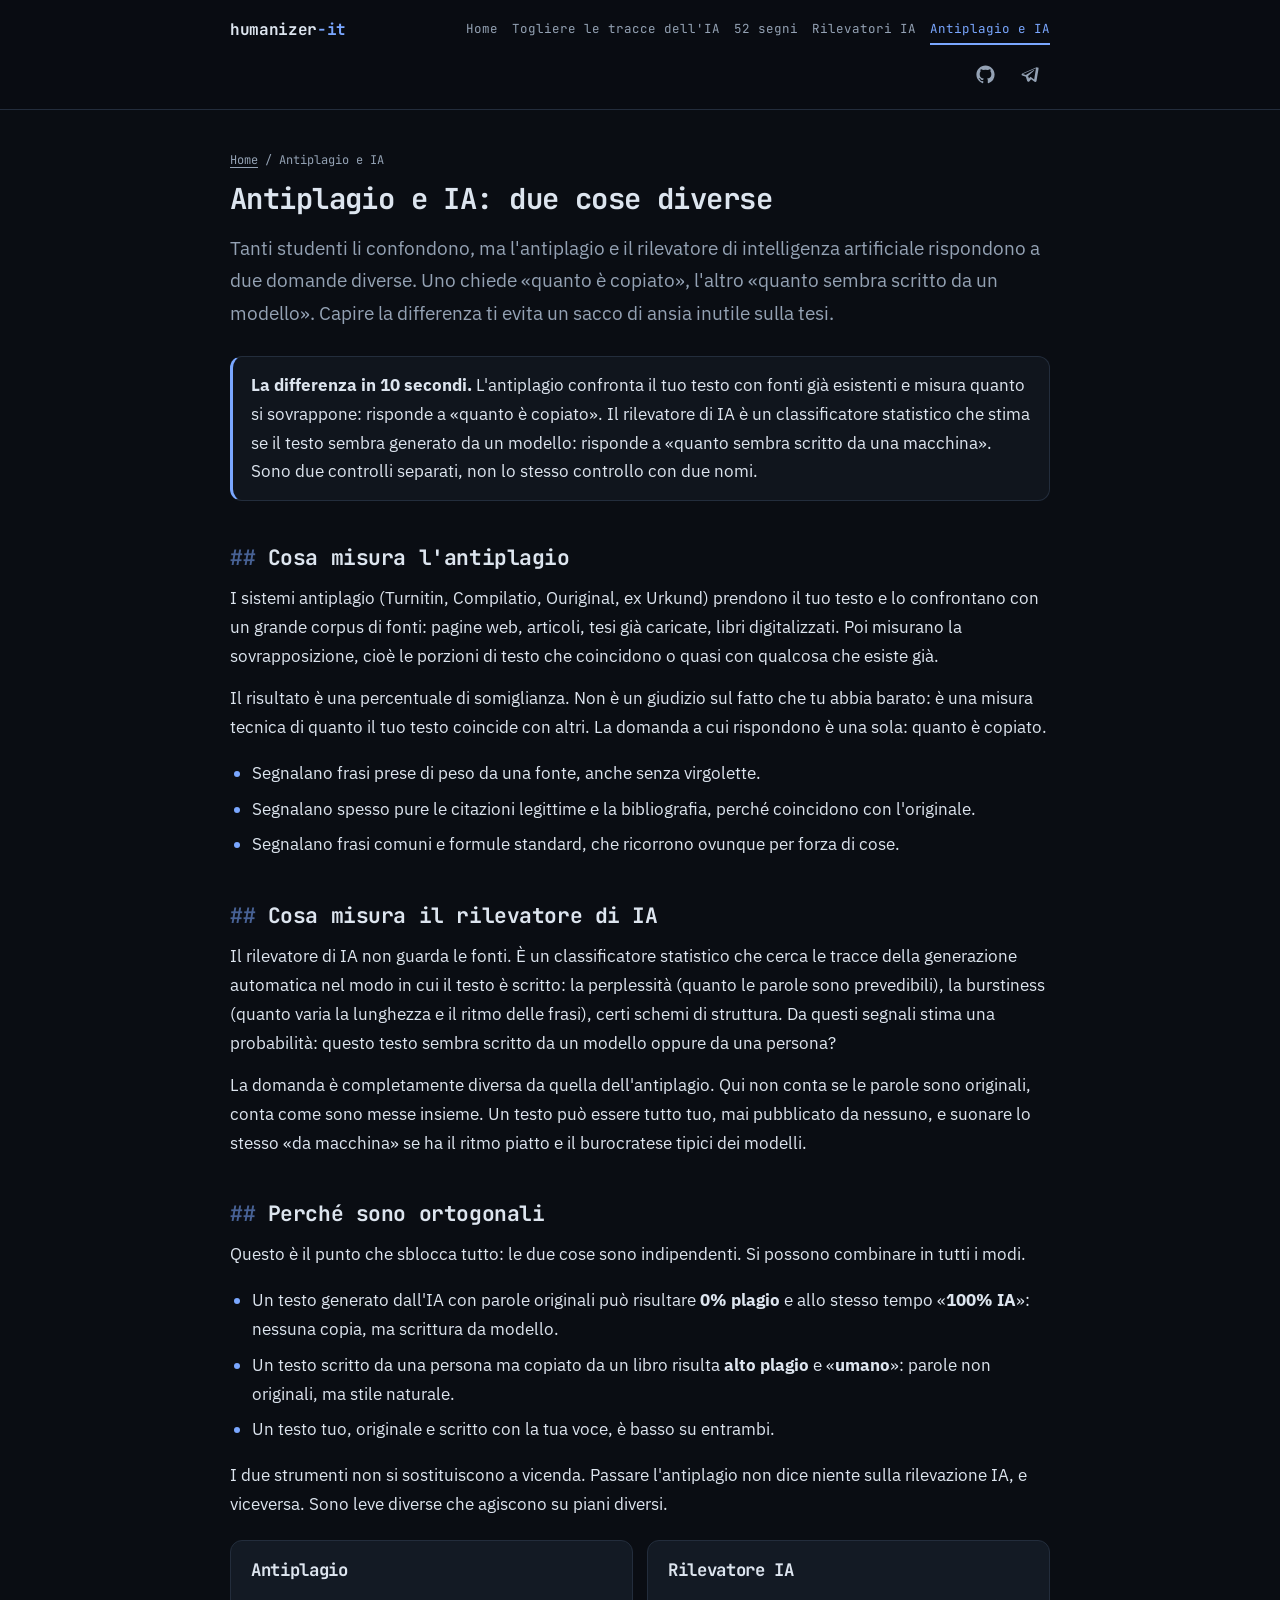
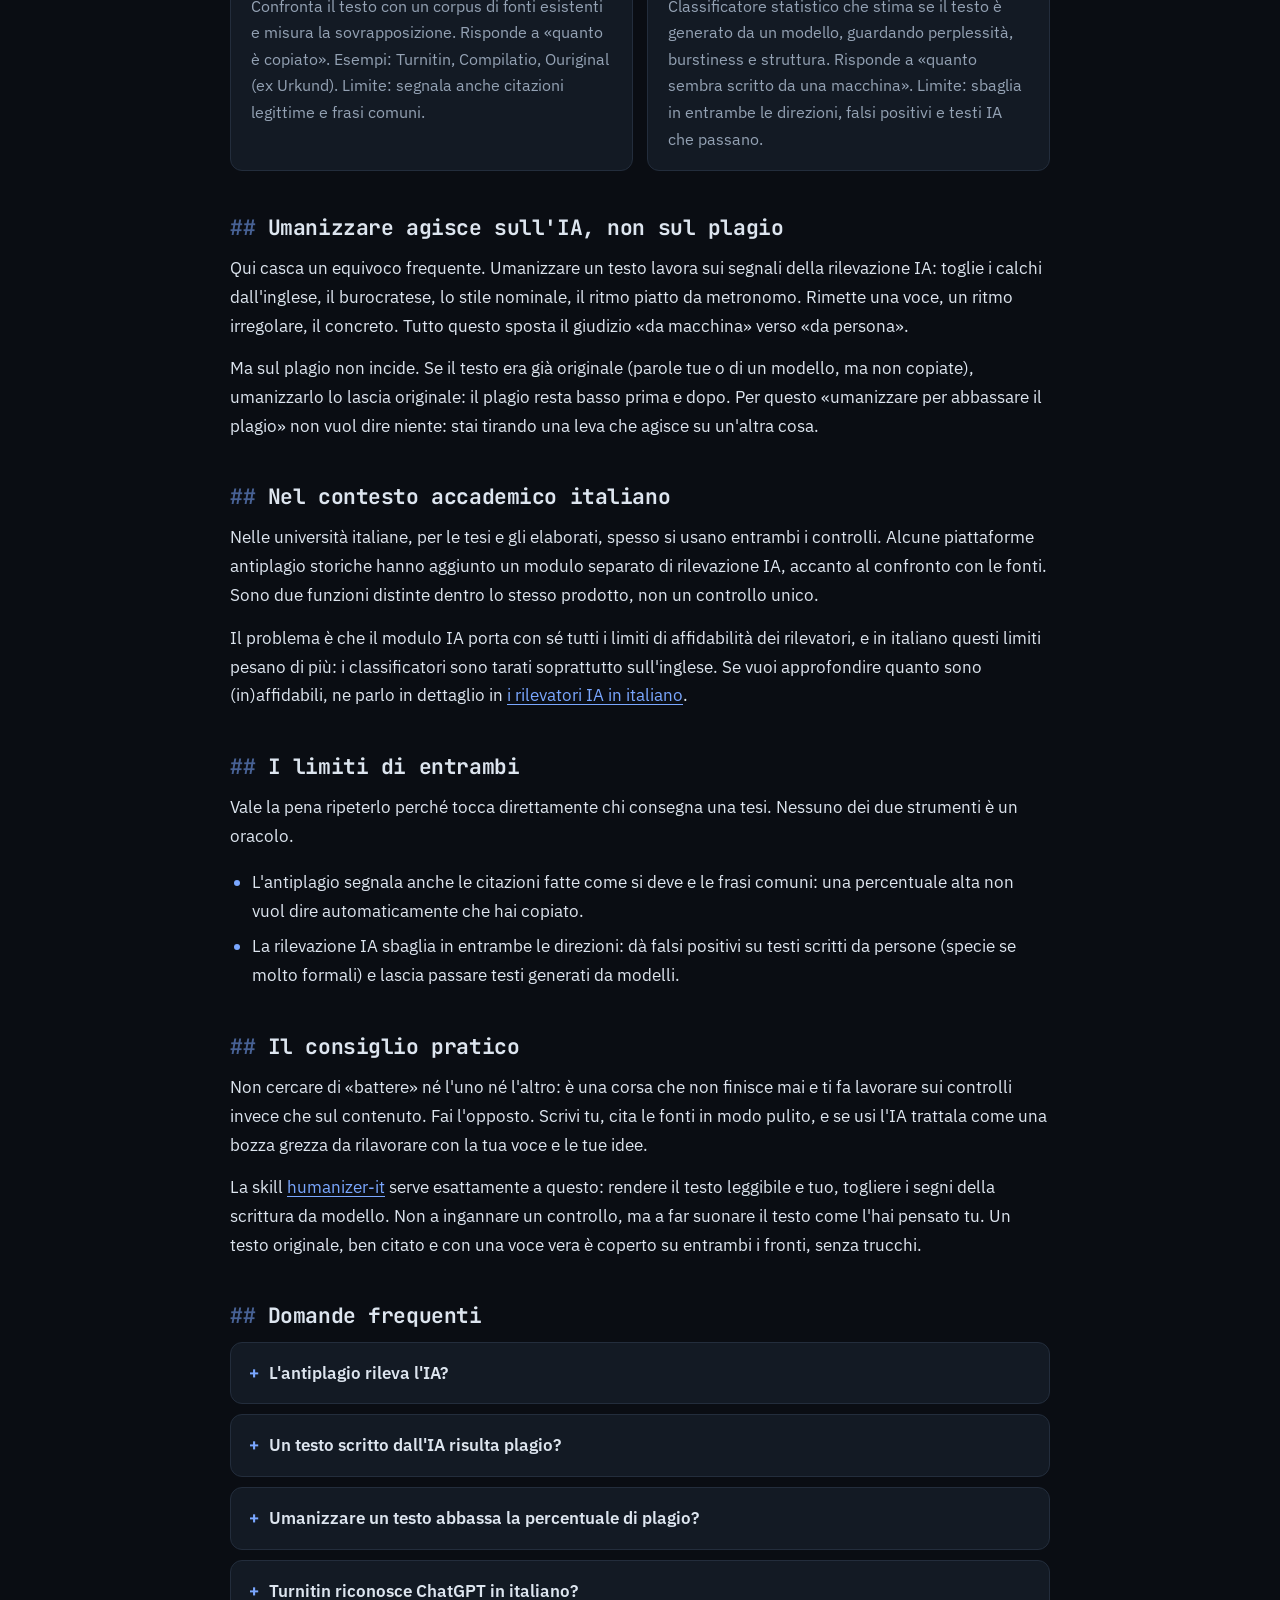
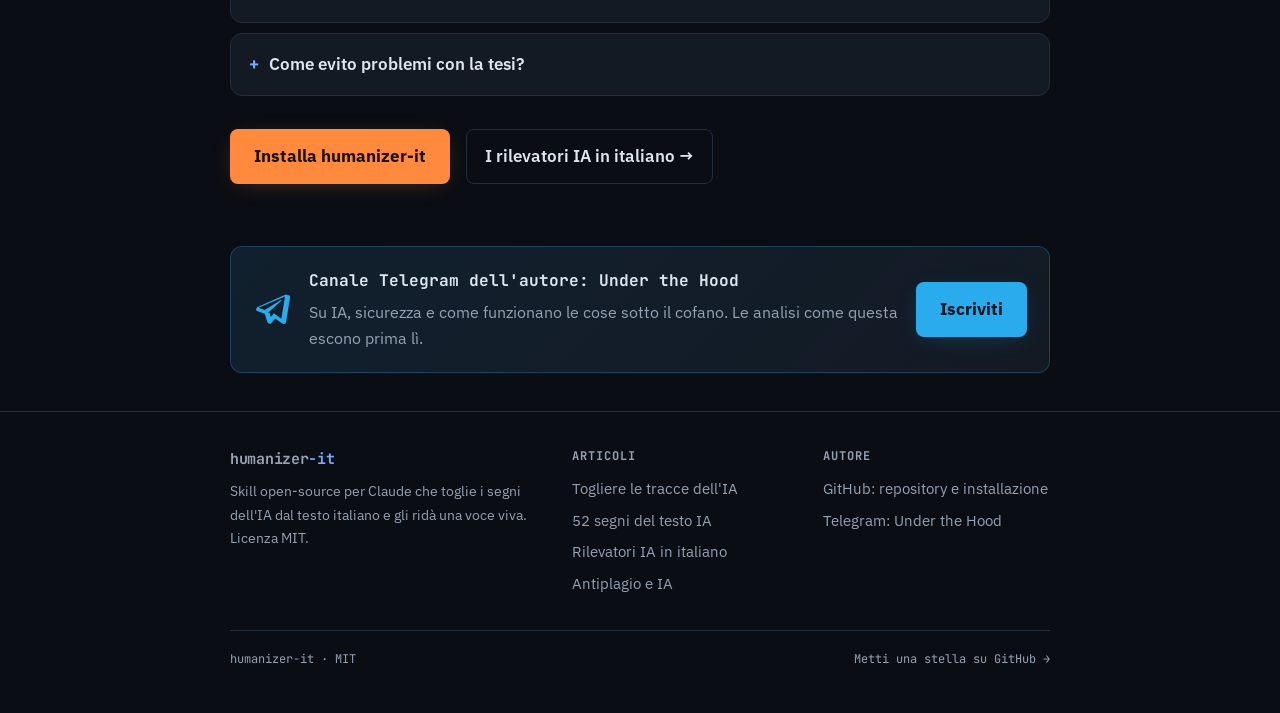
==== docs/antiplagio-vs-ia.html @ 9b9db2b0 "Initial release: humanizer-it v0.1.0 Italian opensource (MIT) fork of humanizer-ru. Removes AI trace" ====
<!DOCTYPE html>
<html lang="it">
<head>
<meta charset="utf-8">
<meta name="viewport" content="width=device-width, initial-scale=1">
<title>Antiplagio e IA: due cose diverse</title>
<meta name="description" content="Antiplagio e rilevatore di IA rispondono a due domande diverse: quanto è copiato e quanto sembra scritto da un modello. Cosa cambia per tesi ed esami.">
<meta name="keywords" content="antiplagio e intelligenza artificiale, differenza antiplagio rilevatore IA, turnitin rileva IA, plagio vs testo IA, tesi antiplagio IA">
<link rel="canonical" href="https://ilyautov.github.io/humanizer-it/antiplagio-vs-ia.html">
<meta property="og:type" content="article">
<meta property="og:title" content="Antiplagio e IA: due cose diverse">
<meta property="og:description" content="L'antiplagio misura quanto è copiato; il rilevatore di IA stima quanto sembra scritto da un modello. Sono due strumenti diversi, non intercambiabili.">
<meta property="og:url" content="https://ilyautov.github.io/humanizer-it/antiplagio-vs-ia.html">
<meta property="og:image" content="https://ilyautov.github.io/humanizer-it/social-preview.png">
<meta property="og:locale" content="it_IT">
<meta name="twitter:card" content="summary_large_image">
<meta name="twitter:title" content="Antiplagio e IA: due cose diverse">
<meta name="twitter:image" content="https://ilyautov.github.io/humanizer-it/social-preview.png">
<meta name="twitter:description" content="Antiplagio e rilevatore di IA rispondono a domande diverse. Cosa cambia per la tesi.">
<link rel="preconnect" href="https://fonts.googleapis.com">
<link rel="preconnect" href="https://fonts.gstatic.com" crossorigin>
<link rel="stylesheet" href="style.css">
<link rel="icon" type="image/png" href="icon.png">
<script type="application/ld+json">
{
  "@context": "https://schema.org",
  "@type": "TechArticle",
  "headline": "Antiplagio e IA: due cose diverse",
  "description": "L'antiplagio misura la sovrapposizione con fonti esistenti; il rilevatore di IA stima se un testo sembra generato da un modello. Due domande diverse, due strumenti diversi.",
  "inLanguage": "it",
  "mainEntityOfPage": "https://ilyautov.github.io/humanizer-it/antiplagio-vs-ia.html",
  "author": {
    "@type": "Organization",
    "name": "humanizer-it",
    "url": "https://github.com/ilyautov/humanizer-it"
  },
  "publisher": {
    "@type": "Organization",
    "name": "humanizer-it",
    "url": "https://ilyautov.github.io/humanizer-it/"
  }
}
</script>
<script type="application/ld+json">
{
  "@context": "https://schema.org",
  "@type": "BreadcrumbList",
  "itemListElement": [
    {
      "@type": "ListItem",
      "position": 1,
      "name": "Home",
      "item": "https://ilyautov.github.io/humanizer-it/"
    },
    {
      "@type": "ListItem",
      "position": 2,
      "name": "Antiplagio e IA",
      "item": "https://ilyautov.github.io/humanizer-it/antiplagio-vs-ia.html"
    }
  ]
}
</script>
<script type="application/ld+json">
{
  "@context": "https://schema.org",
  "@type": "FAQPage",
  "mainEntity": [
    {
      "@type": "Question",
      "name": "L'antiplagio rileva l'IA?",
      "acceptedAnswer": {
        "@type": "Answer",
        "text": "Sono due cose diverse. L'antiplagio confronta il testo con un corpus di fonti e misura la sovrapposizione: dice quanto è copiato, non se l'ha scritto un modello. Alcune piattaforme (per esempio Turnitin) hanno aggiunto un modulo separato di rilevazione IA, ma con tutti i limiti di affidabilità del caso, in italiano ancora di più."
      }
    },
    {
      "@type": "Question",
      "name": "Un testo scritto dall'IA risulta plagio?",
      "acceptedAnswer": {
        "@type": "Answer",
        "text": "Di solito no. Se il modello genera parole originali, l'antiplagio trova poca o nessuna sovrapposizione con le fonti esistenti, quindi il plagio risulta basso o pari a zero. Plagio e generazione IA sono questioni ortogonali: un testo può essere 0% plagio e allo stesso tempo sembrare al 100% scritto da un modello."
      }
    },
    {
      "@type": "Question",
      "name": "Umanizzare un testo abbassa la percentuale di plagio?",
      "acceptedAnswer": {
        "@type": "Answer",
        "text": "No. Umanizzare agisce sui segnali della rilevazione IA (toglie calchi, burocratese, ritmo piatto), non sulla sovrapposizione con le fonti. Se il testo è già originale resta originale anche dopo, quindi il plagio non cambia. Sono due leve diverse: umanizzare per abbassare il plagio non ha senso."
      }
    },
    {
      "@type": "Question",
      "name": "Turnitin riconosce ChatGPT in italiano?",
      "acceptedAnswer": {
        "@type": "Answer",
        "text": "Turnitin ha un modulo di rilevazione IA separato dal controllo antiplagio. La sua affidabilità è limitata e in italiano lo è ancora di più: i classificatori sono tarati soprattutto sull'inglese e sbagliano in entrambe le direzioni, con falsi positivi su testi umani e testi IA che passano."
      }
    },
    {
      "@type": "Question",
      "name": "Come evito problemi con la tesi?",
      "acceptedAnswer": {
        "@type": "Answer",
        "text": "Scrivi tu, cita le fonti in modo corretto e, se usi l'IA, trattala come una bozza da rilavorare con la tua voce. Non cercare di battere né l'antiplagio né il rilevatore IA: punta su un testo originale, ben citato e davvero tuo. Così sei coperto su entrambi i fronti."
      }
    }
  ]
}
</script>
</head>
<body>

<header class="site-header">
  <div class="wrap">
    <a class="brand" href="index.html">humanizer<span>-it</span></a>
    <nav class="site-nav" aria-label="Menu principale">
      <a href="index.html">Home</a>
      <a href="togliere-tracce-ia.html">Togliere le tracce dell'IA</a>
      <a href="segni-testo-ia.html">52 segni</a>
      <a href="rilevatori-ia-italiano.html">Rilevatori IA</a>
      <a href="antiplagio-vs-ia.html" aria-current="page">Antiplagio e IA</a>
    </nav>
    <div class="head-icons">
      <a href="https://github.com/ilyautov/humanizer-it" aria-label="Repository GitHub di humanizer-it">
        <svg viewBox="0 0 24 24" fill="currentColor" aria-hidden="true"><path d="M12 .5C5.65.5.5 5.65.5 12c0 5.08 3.29 9.39 7.86 10.91.58.11.79-.25.79-.55 0-.27-.01-1.17-.02-2.12-3.2.7-3.87-1.36-3.87-1.36-.52-1.33-1.28-1.68-1.28-1.68-1.04-.71.08-.7.08-.7 1.15.08 1.76 1.19 1.76 1.19 1.03 1.76 2.69 1.25 3.35.96.1-.75.4-1.25.73-1.54-2.55-.29-5.23-1.28-5.23-5.68 0-1.26.45-2.28 1.19-3.09-.12-.29-.52-1.46.11-3.05 0 0 .97-.31 3.17 1.18a11 11 0 0 1 5.78 0c2.2-1.49 3.16-1.18 3.16-1.18.63 1.59.24 2.76.12 3.05.74.81 1.18 1.83 1.18 3.09 0 4.41-2.69 5.38-5.25 5.67.41.35.78 1.05.78 2.12 0 1.53-.01 2.76-.01 3.14 0 .3.2.66.8.55A11.5 11.5 0 0 0 23.5 12C23.5 5.65 18.35.5 12 .5Z"/></svg>
      </a>
      <a href="https://t.me/gorilla_under_hood" aria-label="Canale Telegram dell'autore, Under the Hood">
        <svg viewBox="0 0 24 24" fill="currentColor" aria-hidden="true"><path d="M21.94 3.27a1.5 1.5 0 0 0-1.62-.22L2.9 10.66c-1.22.54-1.16 2.3.1 2.74l4.4 1.54 1.7 5.32c.36 1.12 1.78 1.4 2.54.51l2.4-2.8 4.43 3.25c.9.66 2.18.17 2.4-.92l2.52-15.4a1.5 1.5 0 0 0-.45-1.63ZM9.5 14.4l8.4-7.6c.27-.24-.06-.65-.37-.46L7.4 12.6l-3.9-1.36 16.7-7.13-2.3 14.1-4.7-3.46-1.96 2.28-.74-2.63Z"/></svg>
      </a>
    </div>
  </div>
</header>

<main>
<div class="wrap">

  <nav class="crumbs" aria-label="Breadcrumb"><a href="index.html">Home</a> / Antiplagio e IA</nav>

  <h1>Antiplagio e IA: due cose diverse</h1>
  <p class="lede">Tanti studenti li confondono, ma l'antiplagio e il rilevatore di intelligenza artificiale rispondono a due domande diverse. Uno chiede «quanto è copiato», l'altro «quanto sembra scritto da un modello». Capire la differenza ti evita un sacco di ansia inutile sulla tesi.</p>

  <div class="callout">
    <strong>La differenza in 10 secondi.</strong> L'antiplagio confronta il tuo testo con fonti già esistenti e misura quanto si sovrappone: risponde a «quanto è copiato». Il rilevatore di IA è un classificatore statistico che stima se il testo sembra generato da un modello: risponde a «quanto sembra scritto da una macchina». Sono due controlli separati, non lo stesso controllo con due nomi.
  </div>

  <h2>Cosa misura l'antiplagio</h2>
  <p>I sistemi antiplagio (Turnitin, Compilatio, Ouriginal, ex Urkund) prendono il tuo testo e lo confrontano con un grande corpus di fonti: pagine web, articoli, tesi già caricate, libri digitalizzati. Poi misurano la sovrapposizione, cioè le porzioni di testo che coincidono o quasi con qualcosa che esiste già.</p>
  <p>Il risultato è una percentuale di somiglianza. Non è un giudizio sul fatto che tu abbia barato: è una misura tecnica di quanto il tuo testo coincide con altri. La domanda a cui rispondono è una sola: quanto è copiato.</p>
  <ul>
    <li>Segnalano frasi prese di peso da una fonte, anche senza virgolette.</li>
    <li>Segnalano spesso pure le citazioni legittime e la bibliografia, perché coincidono con l'originale.</li>
    <li>Segnalano frasi comuni e formule standard, che ricorrono ovunque per forza di cose.</li>
  </ul>

  <h2>Cosa misura il rilevatore di IA</h2>
  <p>Il rilevatore di IA non guarda le fonti. È un classificatore statistico che cerca le tracce della generazione automatica nel modo in cui il testo è scritto: la perplessità (quanto le parole sono prevedibili), la burstiness (quanto varia la lunghezza e il ritmo delle frasi), certi schemi di struttura. Da questi segnali stima una probabilità: questo testo sembra scritto da un modello oppure da una persona?</p>
  <p>La domanda è completamente diversa da quella dell'antiplagio. Qui non conta se le parole sono originali, conta come sono messe insieme. Un testo può essere tutto tuo, mai pubblicato da nessuno, e suonare lo stesso «da macchina» se ha il ritmo piatto e il burocratese tipici dei modelli.</p>

  <h2>Perché sono ortogonali</h2>
  <p>Questo è il punto che sblocca tutto: le due cose sono indipendenti. Si possono combinare in tutti i modi.</p>
  <ul>
    <li>Un testo generato dall'IA con parole originali può risultare <strong>0% plagio</strong> e allo stesso tempo «<strong>100% IA</strong>»: nessuna copia, ma scrittura da modello.</li>
    <li>Un testo scritto da una persona ma copiato da un libro risulta <strong>alto plagio</strong> e «<strong>umano</strong>»: parole non originali, ma stile naturale.</li>
    <li>Un testo tuo, originale e scritto con la tua voce, è basso su entrambi.</li>
  </ul>
  <p>I due strumenti non si sostituiscono a vicenda. Passare l'antiplagio non dice niente sulla rilevazione IA, e viceversa. Sono leve diverse che agiscono su piani diversi.</p>

  <div class="cards">
    <div class="card">
      <h3>Antiplagio</h3>
      <p>Confronta il testo con un corpus di fonti esistenti e misura la sovrapposizione. Risponde a «quanto è copiato». Esempi: Turnitin, Compilatio, Ouriginal (ex Urkund). Limite: segnala anche citazioni legittime e frasi comuni.</p>
    </div>
    <div class="card">
      <h3>Rilevatore IA</h3>
      <p>Classificatore statistico che stima se il testo è generato da un modello, guardando perplessità, burstiness e struttura. Risponde a «quanto sembra scritto da una macchina». Limite: sbaglia in entrambe le direzioni, falsi positivi e testi IA che passano.</p>
    </div>
  </div>

  <h2>Umanizzare agisce sull'IA, non sul plagio</h2>
  <p>Qui casca un equivoco frequente. Umanizzare un testo lavora sui segnali della rilevazione IA: toglie i calchi dall'inglese, il burocratese, lo stile nominale, il ritmo piatto da metronomo. Rimette una voce, un ritmo irregolare, il concreto. Tutto questo sposta il giudizio «da macchina» verso «da persona».</p>
  <p>Ma sul plagio non incide. Se il testo era già originale (parole tue o di un modello, ma non copiate), umanizzarlo lo lascia originale: il plagio resta basso prima e dopo. Per questo «umanizzare per abbassare il plagio» non vuol dire niente: stai tirando una leva che agisce su un'altra cosa.</p>

  <h2>Nel contesto accademico italiano</h2>
  <p>Nelle università italiane, per le tesi e gli elaborati, spesso si usano entrambi i controlli. Alcune piattaforme antiplagio storiche hanno aggiunto un modulo separato di rilevazione IA, accanto al confronto con le fonti. Sono due funzioni distinte dentro lo stesso prodotto, non un controllo unico.</p>
  <p>Il problema è che il modulo IA porta con sé tutti i limiti di affidabilità dei rilevatori, e in italiano questi limiti pesano di più: i classificatori sono tarati soprattutto sull'inglese. Se vuoi approfondire quanto sono (in)affidabili, ne parlo in dettaglio in <a href="rilevatori-ia-italiano.html">i rilevatori IA in italiano</a>.</p>

  <h2>I limiti di entrambi</h2>
  <p>Vale la pena ripeterlo perché tocca direttamente chi consegna una tesi. Nessuno dei due strumenti è un oracolo.</p>
  <ul>
    <li>L'antiplagio segnala anche le citazioni fatte come si deve e le frasi comuni: una percentuale alta non vuol dire automaticamente che hai copiato.</li>
    <li>La rilevazione IA sbaglia in entrambe le direzioni: dà falsi positivi su testi scritti da persone (specie se molto formali) e lascia passare testi generati da modelli.</li>
  </ul>

  <h2>Il consiglio pratico</h2>
  <p>Non cercare di «battere» né l'uno né l'altro: è una corsa che non finisce mai e ti fa lavorare sui controlli invece che sul contenuto. Fai l'opposto. Scrivi tu, cita le fonti in modo pulito, e se usi l'IA trattala come una bozza grezza da rilavorare con la tua voce e le tue idee.</p>
  <p>La skill <a href="index.html">humanizer-it</a> serve esattamente a questo: rendere il testo leggibile e tuo, togliere i segni della scrittura da modello. Non a ingannare un controllo, ma a far suonare il testo come l'hai pensato tu. Un testo originale, ben citato e con una voce vera è coperto su entrambi i fronti, senza trucchi.</p>

  <h2>Domande frequenti</h2>
  <div class="faq">
    <details>
      <summary>L'antiplagio rileva l'IA?</summary>
      <p>Sono due cose diverse. L'antiplagio confronta il testo con un corpus di fonti e misura la sovrapposizione: dice quanto è copiato, non se l'ha scritto un modello. Alcune piattaforme (per esempio Turnitin) hanno aggiunto un modulo separato di rilevazione IA, ma con tutti i limiti di affidabilità del caso, in italiano ancora di più.</p>
    </details>
    <details>
      <summary>Un testo scritto dall'IA risulta plagio?</summary>
      <p>Di solito no. Se il modello genera parole originali, l'antiplagio trova poca o nessuna sovrapposizione con le fonti esistenti, quindi il plagio risulta basso o pari a zero. Plagio e generazione IA sono questioni ortogonali: un testo può essere 0% plagio e allo stesso tempo sembrare al 100% scritto da un modello.</p>
    </details>
    <details>
      <summary>Umanizzare un testo abbassa la percentuale di plagio?</summary>
      <p>No. Umanizzare agisce sui segnali della rilevazione IA (toglie calchi, burocratese, ritmo piatto), non sulla sovrapposizione con le fonti. Se il testo è già originale resta originale anche dopo, quindi il plagio non cambia. Sono due leve diverse: umanizzare per abbassare il plagio non ha senso.</p>
    </details>
    <details>
      <summary>Turnitin riconosce ChatGPT in italiano?</summary>
      <p>Turnitin ha un modulo di rilevazione IA separato dal controllo antiplagio. La sua affidabilità è limitata e in italiano lo è ancora di più: i classificatori sono tarati soprattutto sull'inglese e sbagliano in entrambe le direzioni, con falsi positivi su testi umani e testi IA che passano. Vedi <a href="rilevatori-ia-italiano.html">i rilevatori IA in italiano</a>.</p>
    </details>
    <details>
      <summary>Come evito problemi con la tesi?</summary>
      <p>Scrivi tu, cita le fonti in modo corretto e, se usi l'IA, trattala come una bozza da rilavorare con la tua voce. Non cercare di battere né l'antiplagio né il rilevatore IA: punta su un testo originale, ben citato e davvero tuo. Così sei coperto su entrambi i fronti.</p>
    </details>
  </div>

  <div class="cta-row">
    <a class="cta" href="https://github.com/ilyautov/humanizer-it">Installa humanizer-it</a>
    <a class="cta-secondary" href="rilevatori-ia-italiano.html">I rilevatori IA in italiano →</a>
  </div>

  <section class="tg-banner">
    <div class="tg-card">
      <svg viewBox="0 0 24 24" fill="currentColor" aria-hidden="true"><path d="M21.94 3.27a1.5 1.5 0 0 0-1.62-.22L2.9 10.66c-1.22.54-1.16 2.3.1 2.74l4.4 1.54 1.7 5.32c.36 1.12 1.78 1.4 2.54.51l2.4-2.8 4.43 3.25c.9.66 2.18.17 2.4-.92l2.52-15.4a1.5 1.5 0 0 0-.45-1.63ZM9.5 14.4l8.4-7.6c.27-.24-.06-.65-.37-.46L7.4 12.6l-3.9-1.36 16.7-7.13-2.3 14.1-4.7-3.46-1.96 2.28-.74-2.63Z"/></svg>
      <div class="tg-text">
        <strong>Canale Telegram dell'autore: Under the Hood</strong>
        <p>Su IA, sicurezza e come funzionano le cose sotto il cofano. Le analisi come questa escono prima lì.</p>
      </div>
      <a class="cta cta-tg" href="https://t.me/gorilla_under_hood">Iscriviti</a>
    </div>
  </section>

</div>
</main>

<footer class="site-footer">
  <div class="wrap">
    <div class="foot-grid">
      <div>
        <a class="brand" href="index.html">humanizer<span>-it</span></a>
        <p>Skill open-source per Claude che toglie i segni dell'IA dal testo italiano e gli ridà una voce viva. Licenza MIT.</p>
      </div>
      <div>
        <h4>Articoli</h4>
        <ul>
          <li><a href="togliere-tracce-ia.html">Togliere le tracce dell'IA</a></li>
          <li><a href="segni-testo-ia.html">52 segni del testo IA</a></li>
          <li><a href="rilevatori-ia-italiano.html">Rilevatori IA in italiano</a></li>
          <li><a href="antiplagio-vs-ia.html">Antiplagio e IA</a></li>
        </ul>
      </div>
      <div>
        <h4>Autore</h4>
        <ul>
          <li><a href="https://github.com/ilyautov/humanizer-it">GitHub: repository e installazione</a></li>
          <li><a href="https://t.me/gorilla_under_hood">Telegram: Under the Hood</a></li>
        </ul>
      </div>
    </div>
    <div class="foot-bottom">
      <span>humanizer-it · MIT</span>
      <a class="foot-cta" href="https://github.com/ilyautov/humanizer-it">Metti una stella su GitHub →</a>
    </div>
  </div>
</footer>

</body>
</html>
---- docs/style.css ----
/* humanizer-it — site styles. Dark dev edition: JetBrains Mono + IBM Plex Sans.
   No frameworks. Design system: dark OLED, blue accent, orange CTA. */

@import url('https://fonts.googleapis.com/css2?family=IBM+Plex+Sans:wght@400;500;600;700&family=JetBrains+Mono:wght@400;500;600;700&display=swap');

:root {
  --bg: #0a0d13;
  --bg-soft: #10151d;
  --bg-card: #131a24;
  --border: #232d3c;
  --border-strong: #32405466;
  --text: #dde5ef;
  --text-dim: #94a2b4;
  --accent: #7aa7ff;
  --accent-dim: #7aa7ff22;
  --cta: #ff8a3d;
  --cta-text: #1d1006;
  --good: #4ade80;
  --bad: #f87171;
  --warn: #fbbf24;
  --tg: #2aabee;
  --maxw: 860px;
  --radius: 12px;
  --radius-sm: 8px;
  --mono: "JetBrains Mono", ui-monospace, SFMono-Regular, Menlo, Consolas, monospace;
  --sans: "IBM Plex Sans", -apple-system, BlinkMacSystemFont, "Segoe UI", Roboto, Arial, sans-serif;
}

* { box-sizing: border-box; }

html { scroll-behavior: smooth; }

body {
  margin: 0;
  background: var(--bg);
  color: var(--text);
  font-family: var(--sans);
  font-size: 17px;
  line-height: 1.7;
  -webkit-font-smoothing: antialiased;
}

.wrap { max-width: var(--maxw); margin: 0 auto; padding: 0 20px; }

::selection { background: var(--accent); color: #0b1220; }

a { color: var(--accent); text-underline-offset: 3px; }
a:hover { text-decoration: underline; }

:focus-visible {
  outline: 2px solid var(--accent);
  outline-offset: 3px;
  border-radius: 3px;
}

/* Header / nav */
.site-header {
  position: sticky;
  top: 0;
  z-index: 100;
  background: rgba(10, 13, 19, 0.88);
  backdrop-filter: blur(10px);
  -webkit-backdrop-filter: blur(10px);
  border-bottom: 1px solid var(--border);
}
.site-header .wrap {
  display: flex;
  flex-wrap: wrap;
  align-items: center;
  gap: 8px 18px;
  padding-top: 14px;
  padding-bottom: 14px;
}
.brand {
  font-family: var(--mono);
  font-weight: 700;
  color: var(--text);
  text-decoration: none;
  font-size: 16px;
  margin-right: auto;
  white-space: nowrap;
  letter-spacing: -0.02em;
}
.brand span { color: var(--accent); }
.brand:hover { text-decoration: none; }
.site-nav { display: flex; flex-wrap: wrap; gap: 4px 14px; }
.site-nav a {
  font-family: var(--mono);
  color: var(--text-dim);
  text-decoration: none;
  font-size: 12.5px;
  padding: 4px 0;
  border-bottom: 2px solid transparent;
  transition: color 0.2s ease;
}
.site-nav a:hover { color: var(--text); text-decoration: none; }
.site-nav a[aria-current="page"] { color: var(--accent); border-bottom-color: var(--accent); }
.head-icons { display: flex; gap: 2px; align-items: center; margin-left: auto; }
.head-icons a {
  display: inline-flex;
  align-items: center;
  justify-content: center;
  width: 42px;
  height: 42px;
  border-radius: var(--radius-sm);
  color: var(--text-dim);
  transition: color 0.2s ease, background 0.2s ease;
}
.head-icons a:hover { color: var(--text); background: var(--bg-card); }
.head-icons svg { width: 19px; height: 19px; }

/* Content */
main { padding: 40px 0 10px; }

h1, h2, h3 {
  font-family: var(--mono);
  letter-spacing: -0.02em;
  line-height: 1.25;
}
h1 { font-size: 1.7em; margin: 0.2em 0 0.5em; }
h2 { font-size: 1.25em; margin: 2em 0 0.6em; }
h3 { font-size: 1.02em; margin: 1.4em 0 0.4em; }

h2::before { content: "## "; color: var(--accent); opacity: 0.55; }

p { margin: 0.8em 0; }

.lede {
  font-size: 1.12em;
  color: var(--text-dim);
  margin-bottom: 1.4em;
  max-width: 44em;
}

ul, ol { padding-left: 1.3em; }
li { margin: 0.4em 0; }
li::marker { color: var(--accent); }

code {
  background: var(--bg-soft);
  border: 1px solid var(--border);
  border-radius: 5px;
  padding: 1px 6px;
  font-size: 0.86em;
  font-family: var(--mono);
}
pre {
  background: var(--bg-soft);
  border: 1px solid var(--border);
  border-radius: var(--radius);
  padding: 14px 16px;
  overflow-x: auto;
  font-size: 0.85em;
  line-height: 1.55;
  font-family: var(--mono);
}
pre code { background: none; border: none; padding: 0; }

/* Hero (landing) */
.hero { padding-top: 8px; }
.eyebrow {
  display: flex;
  flex-wrap: wrap;
  gap: 8px;
  margin: 0 0 18px;
  padding: 0;
  list-style: none;
}
.eyebrow li {
  font-family: var(--mono);
  font-size: 12px;
  color: var(--text-dim);
  border: 1px solid var(--border);
  background: var(--bg-soft);
  border-radius: 99px;
  padding: 3px 12px;
  margin: 0;
}
.eyebrow li.hot { color: var(--accent); border-color: var(--accent-dim); background: var(--accent-dim); }
.hero h1 { font-size: 1.85em; }

.stats {
  display: grid;
  grid-template-columns: repeat(4, 1fr);
  gap: 12px;
  margin: 1.6em 0;
}
.stat {
  background: var(--bg-card);
  border: 1px solid var(--border);
  border-radius: var(--radius);
  padding: 14px 16px;
}
.stat b {
  display: block;
  font-family: var(--mono);
  font-size: 1.5em;
  color: var(--accent);
  line-height: 1.2;
}
.stat span { font-size: 0.82em; color: var(--text-dim); }

/* Terminal demo */
.term {
  background: #0c1018;
  border: 1px solid var(--border);
  border-radius: var(--radius);
  margin: 1.6em 0;
  overflow: hidden;
  box-shadow: 0 12px 40px -18px rgba(0, 0, 0, 0.8);
}
.term-bar {
  display: flex;
  align-items: center;
  gap: 7px;
  padding: 10px 14px;
  background: var(--bg-soft);
  border-bottom: 1px solid var(--border);
}
.term-bar span {
  width: 11px;
  height: 11px;
  border-radius: 50%;
  background: var(--border);
}
.term-bar span:nth-child(1) { background: #f87171aa; }
.term-bar span:nth-child(2) { background: #fbbf24aa; }
.term-bar span:nth-child(3) { background: #4ade80aa; }
.term-bar em {
  font-family: var(--mono);
  font-style: normal;
  font-size: 12px;
  color: var(--text-dim);
  margin-left: 8px;
}
.term-body {
  margin: 0;
  border: none;
  border-radius: 0;
  background: none;
  padding: 16px 18px;
  font-size: 0.82em;
}
.term-body .tn { color: var(--text-dim); }
.term-body .tb { color: var(--bad); }
.term-body .tw { color: var(--warn); }
.term-body .tg { color: var(--good); }
.term-body .ta { color: var(--accent); }

/* Breadcrumbs */
.crumbs { font-family: var(--mono); font-size: 12px; color: var(--text-dim); margin-bottom: 10px; }
.crumbs a { color: var(--text-dim); }
.crumbs a:hover { color: var(--accent); }

/* Cards */
.cards { display: grid; gap: 14px; grid-template-columns: 1fr 1fr; margin: 1.2em 0; }
.card {
  background: var(--bg-card);
  border: 1px solid var(--border);
  border-radius: var(--radius);
  padding: 18px 20px;
  transition: border-color 0.2s ease, transform 0.2s ease;
}
.card:hover { border-color: var(--accent); transform: translateY(-2px); }
.card h3 { margin-top: 0; }
.card h3 a { color: var(--text); text-decoration: none; }
.card h3 a:hover { color: var(--accent); }
.card p { color: var(--text-dim); font-size: 0.92em; margin-bottom: 0; }
.card a { font-weight: 600; }

/* Before / after, like a git diff */
.ba { display: grid; gap: 14px; grid-template-columns: 1fr 1fr; margin: 1em 0; }
.ba .col {
  border: 1px solid var(--border);
  border-radius: var(--radius);
  padding: 14px 16px;
  background: var(--bg-soft);
}
.ba .before { border-left: 3px solid var(--bad); background: #f8717108; }
.ba .after { border-left: 3px solid var(--good); background: #4ade8008; }
.ba .tag {
  font-family: var(--mono);
  font-size: 11px;
  text-transform: uppercase;
  letter-spacing: 0.08em;
  color: var(--text-dim);
  margin-bottom: 8px;
}
.ba .before .tag { color: var(--bad); }
.ba .before .tag::before { content: "− "; }
.ba .after .tag { color: var(--good); }
.ba .after .tag::before { content: "+ "; }
.ba p { margin: 0; font-size: 0.94em; }

/* Callout blocks */
.callout {
  border: 1px solid var(--border);
  border-left: 3px solid var(--accent);
  background: var(--bg-soft);
  border-radius: var(--radius);
  padding: 14px 18px;
  margin: 1.2em 0;
}
.callout.warn { border-left-color: var(--warn); }
.callout.data { border-left-color: var(--good); }
.callout strong { color: var(--text); }

/* CTA */
.cta {
  display: inline-block;
  background: var(--cta);
  color: var(--cta-text);
  font-weight: 700;
  text-decoration: none;
  padding: 13px 24px;
  border-radius: var(--radius-sm);
  margin: 6px 12px 6px 0;
  cursor: pointer;
  transition: transform 0.15s ease, box-shadow 0.2s ease;
  box-shadow: 0 4px 24px -8px #ff8a3d55;
}
.cta:hover {
  text-decoration: none;
  transform: translateY(-1px);
  box-shadow: 0 8px 28px -8px #ff8a3d77;
}
.cta:active { transform: translateY(0); }
.cta-row { margin: 1.6em 0; }
.cta-secondary {
  display: inline-block;
  color: var(--text);
  text-decoration: none;
  padding: 12px 18px;
  font-weight: 600;
  border: 1px solid var(--border);
  border-radius: var(--radius-sm);
  transition: border-color 0.2s ease, color 0.2s ease;
}
.cta-secondary:hover { border-color: var(--accent); color: var(--accent); text-decoration: none; }

/* Tables */
.table-wrap { overflow-x: auto; margin: 1.2em 0; border: 1px solid var(--border); border-radius: var(--radius); }
table { border-collapse: collapse; width: 100%; font-size: 0.92em; }
th, td { border-bottom: 1px solid var(--border); padding: 10px 14px; text-align: left; vertical-align: top; }
th {
  background: var(--bg-soft);
  font-family: var(--mono);
  font-size: 0.85em;
  letter-spacing: 0.02em;
}
tr:last-child td { border-bottom: none; }

/* FAQ */
.faq details {
  border: 1px solid var(--border);
  border-radius: var(--radius);
  padding: 4px 18px;
  margin: 10px 0;
  background: var(--bg-card);
  transition: border-color 0.2s ease;
}
.faq details:hover { border-color: var(--border-strong); }
.faq details[open] { border-color: var(--accent); }
.faq summary {
  cursor: pointer;
  font-weight: 600;
  padding: 12px 0;
  list-style: none;
}
.faq summary::-webkit-details-marker { display: none; }
.faq summary::before { content: "+ "; color: var(--accent); font-family: var(--mono); font-weight: 700; }
.faq details[open] summary::before { content: "− "; }
.faq details[open] summary { border-bottom: 1px solid var(--border); }
.faq p { color: var(--text-dim); }

/* Marker list */
.signs { margin: 1em 0; }
.signs .group { margin: 1.4em 0; }
.signs .group h3 { margin-bottom: 0.3em; }
.signs li { color: var(--text); }

/* Steps */
.steps { counter-reset: step; list-style: none; padding-left: 0; }
.steps > li {
  position: relative;
  padding-left: 52px;
  margin: 1.6em 0;
}
.steps > li::before {
  counter-increment: step;
  content: counter(step, decimal-leading-zero);
  position: absolute;
  left: 0; top: 2px;
  width: 36px; height: 30px;
  font-family: var(--mono);
  font-size: 14px;
  font-weight: 700;
  color: var(--accent);
  background: var(--accent-dim);
  border: 1px solid var(--accent);
  border-radius: var(--radius-sm);
  display: flex; align-items: center; justify-content: center;
}
.steps h3 { margin-top: 0; }

/* Telegram banner */
.tg-banner { margin-top: 56px; }
.tg-card {
  display: flex;
  align-items: center;
  gap: 18px;
  background: linear-gradient(135deg, #11202e, var(--bg-card));
  border: 1px solid #2aabee44;
  border-radius: var(--radius);
  padding: 20px 22px;
}
.tg-card > svg { width: 38px; height: 38px; color: var(--tg); flex-shrink: 0; }
.tg-text { flex: 1; min-width: 220px; }
.tg-text strong { display: block; font-family: var(--mono); font-size: 0.95em; }
.tg-text p { margin: 4px 0 0; color: var(--text-dim); font-size: 0.92em; }
.cta-tg {
  background: var(--tg);
  color: #04131d;
  box-shadow: 0 4px 24px -8px #2aabee55;
  white-space: nowrap;
  margin: 0;
}
.cta-tg:hover { box-shadow: 0 8px 28px -8px #2aabee77; }

/* Footer */
.site-footer {
  border-top: 1px solid var(--border);
  margin-top: 28px;
  padding: 34px 0 44px;
  color: var(--text-dim);
  font-size: 15px;
}
.foot-grid {
  display: grid;
  grid-template-columns: 1.4fr 1fr 1fr;
  gap: 24px;
}
.foot-grid p { margin: 8px 0 0; font-size: 0.92em; }
.foot-grid h4 {
  font-family: var(--mono);
  font-size: 12px;
  text-transform: uppercase;
  letter-spacing: 0.08em;
  color: var(--text-dim);
  margin: 0 0 10px;
}
.foot-grid ul { list-style: none; padding: 0; margin: 0; }
.foot-grid li { margin: 6px 0; }
.site-footer a { color: var(--text-dim); text-decoration: none; }
.site-footer a:hover { color: var(--accent); }
.site-footer .brand { font-size: 15px; }
.foot-bottom {
  margin-top: 28px;
  padding-top: 18px;
  border-top: 1px solid var(--border);
  font-family: var(--mono);
  font-size: 12px;
  display: flex;
  flex-wrap: wrap;
  gap: 8px 24px;
}
.foot-cta { margin-left: auto; }

.muted { color: var(--text-dim); }
.small { font-size: 0.9em; }

@media (max-width: 720px) {
  body { font-size: 16px; }
  .cards, .ba { grid-template-columns: 1fr; }
  .stats { grid-template-columns: 1fr 1fr; }
  h1 { font-size: 1.45em; }
  .hero h1 { font-size: 1.5em; }
  .foot-grid { grid-template-columns: 1fr; gap: 20px; }
  .tg-card { flex-wrap: wrap; }
  .site-header .wrap { padding-top: 10px; padding-bottom: 10px; }
}

@media (prefers-reduced-motion: reduce) {
  html { scroll-behavior: auto; }
  *, *::before, *::after { transition: none !important; animation: none !important; }
  .card:hover, .cta:hover { transform: none; }
}
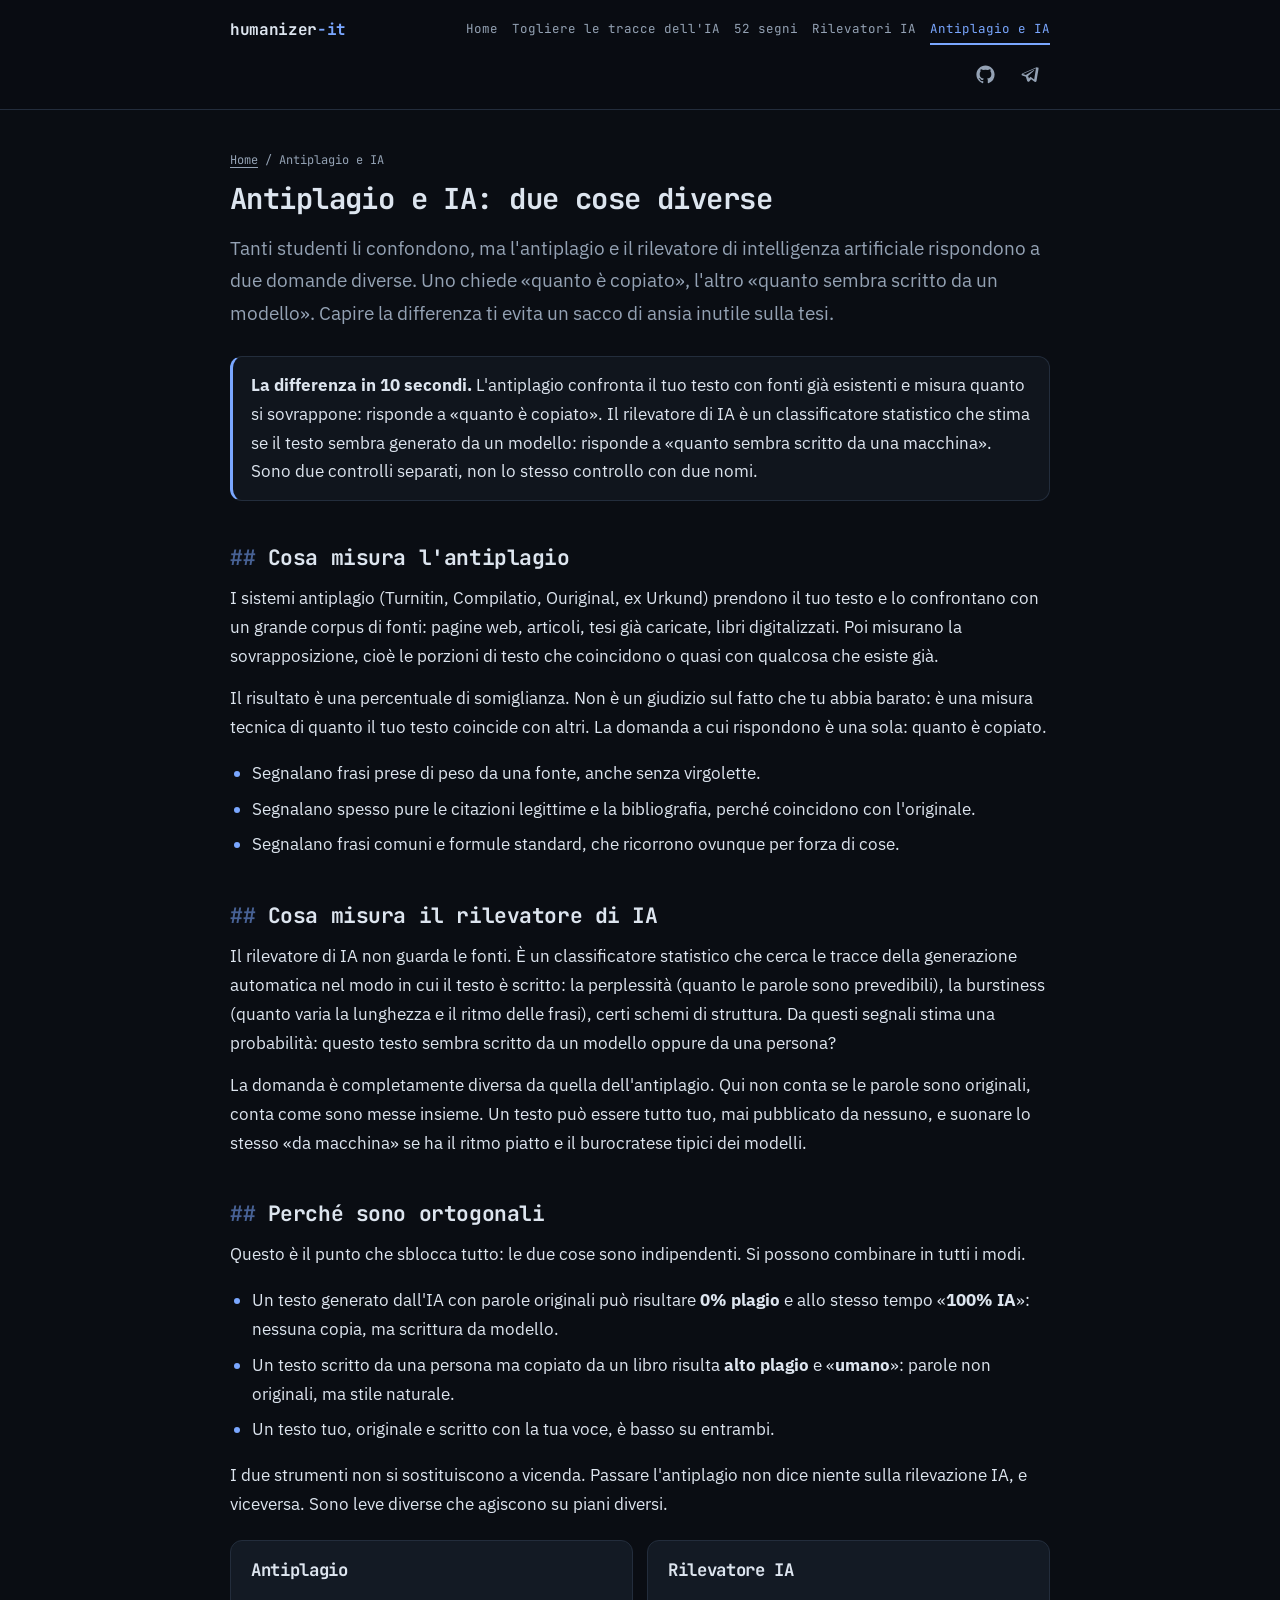
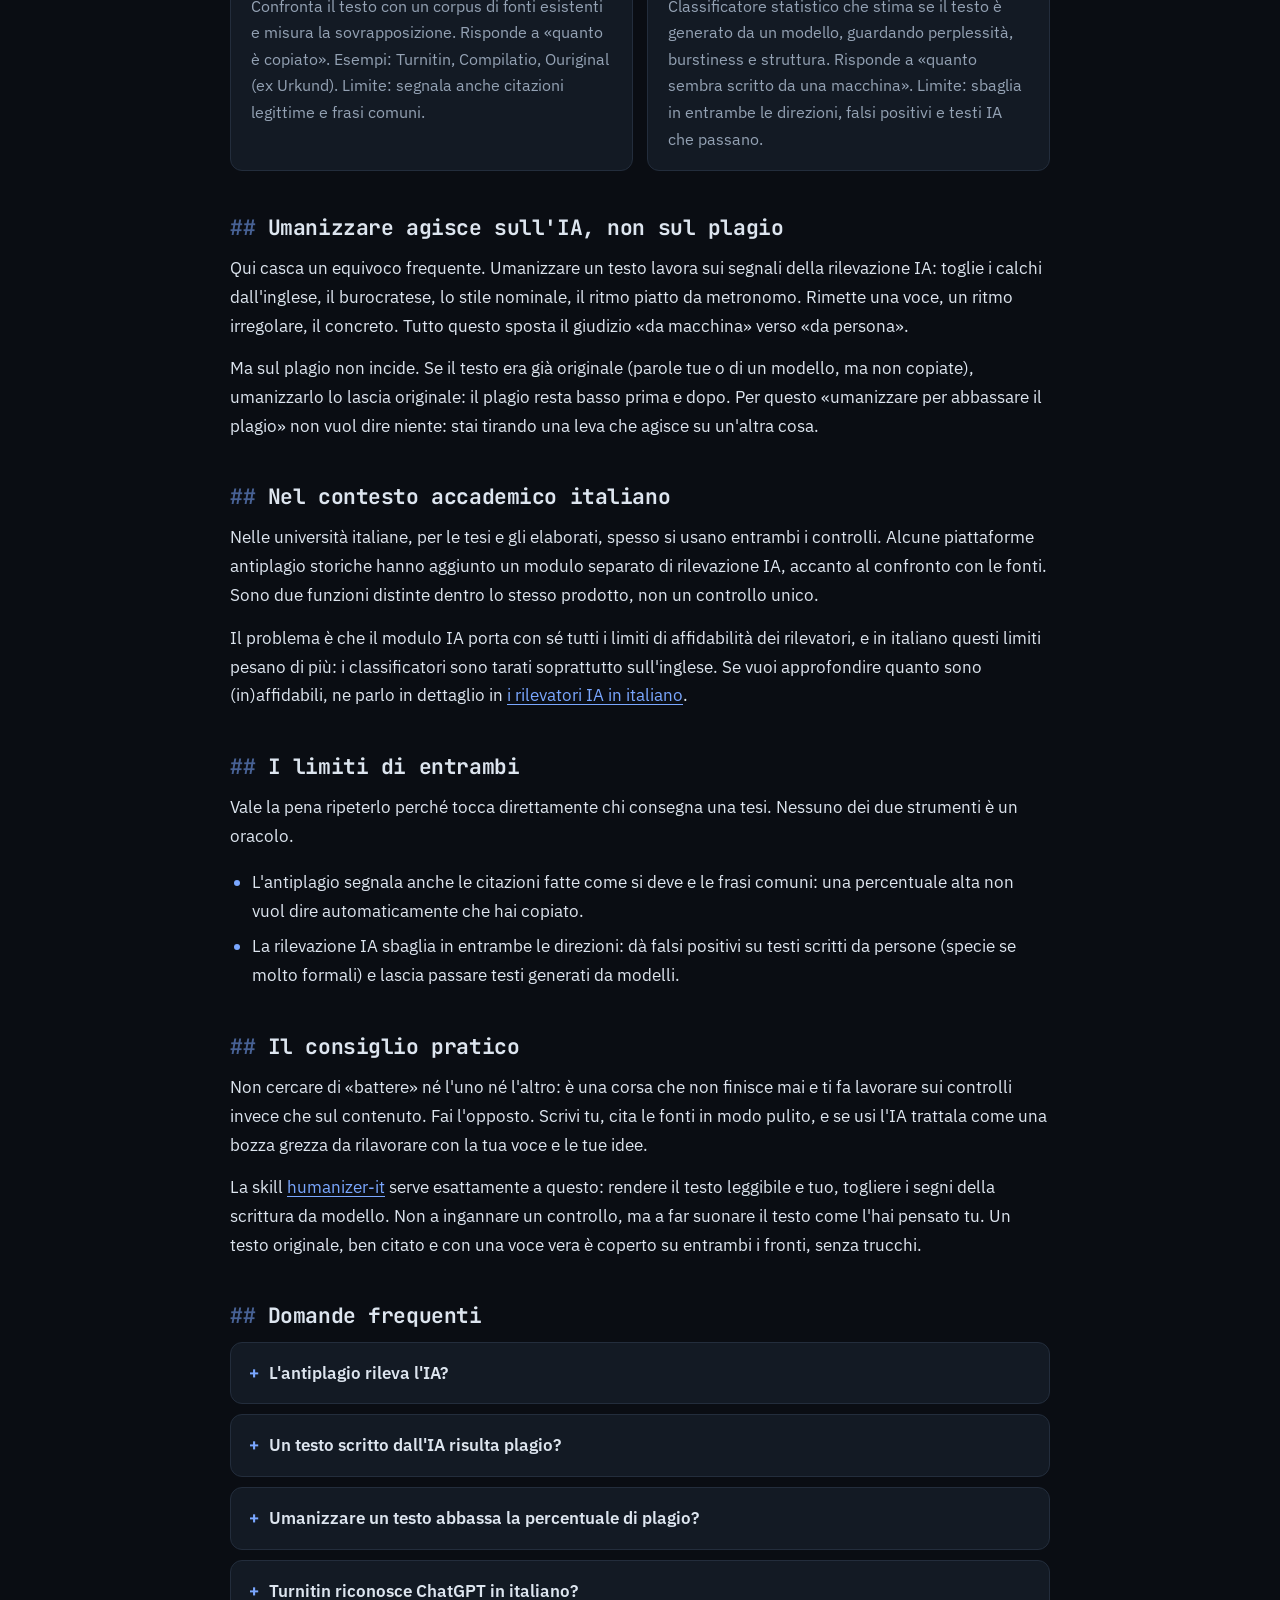
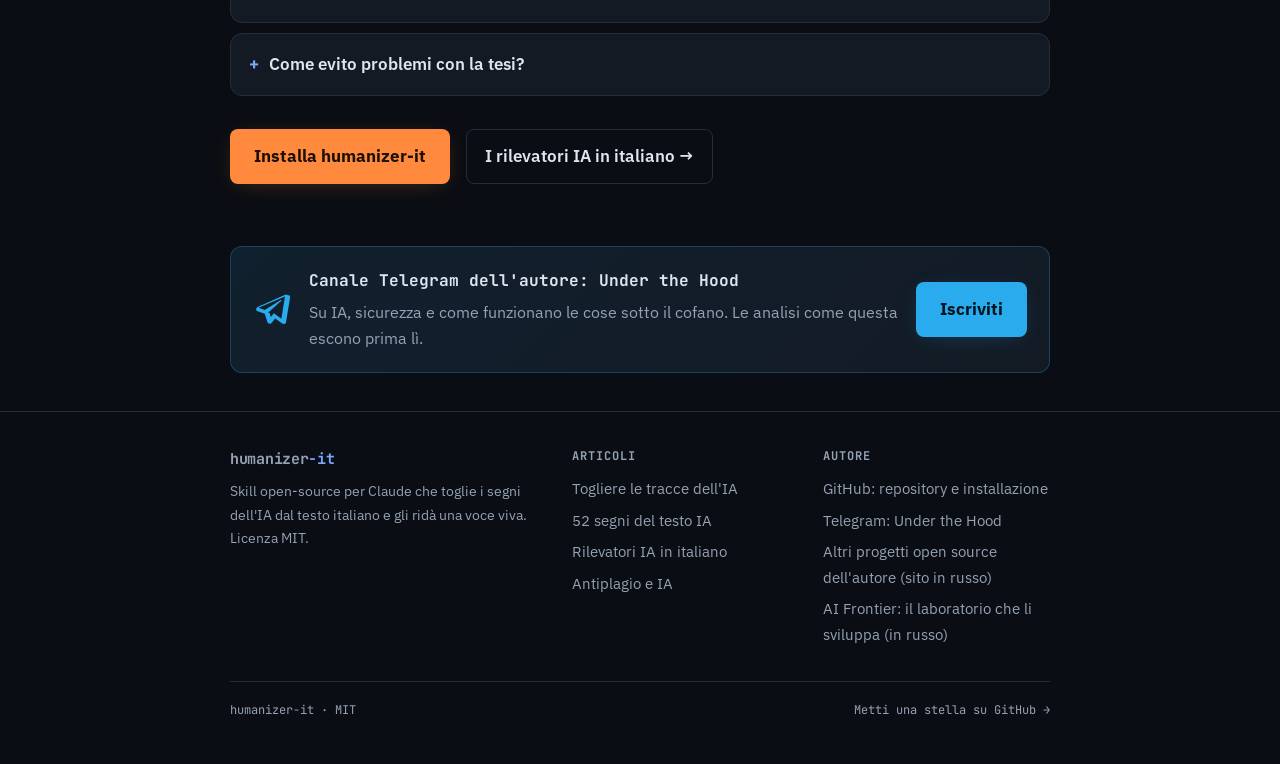
==== commit cbf1b6f0: "Подвал: ссылка на витрину проектов и лабораторию Итальянский сайт был островом: из него вела единств" ====
--- a/docs/antiplagio-vs-ia.html
+++ b/docs/antiplagio-vs-ia.html
@@ -261,6 +261,8 @@
         <ul>
           <li><a href="https://github.com/ilyautov/humanizer-it">GitHub: repository e installazione</a></li>
           <li><a href="https://t.me/gorilla_under_hood">Telegram: Under the Hood</a></li>
+          <li><a href="https://ilyautov.github.io/">Altri progetti open source dell'autore (sito in russo)</a></li>
+          <li><a href="https://aifrontier.tech/">AI Frontier: il laboratorio che li sviluppa (in russo)</a></li>
         </ul>
       </div>
     </div>
